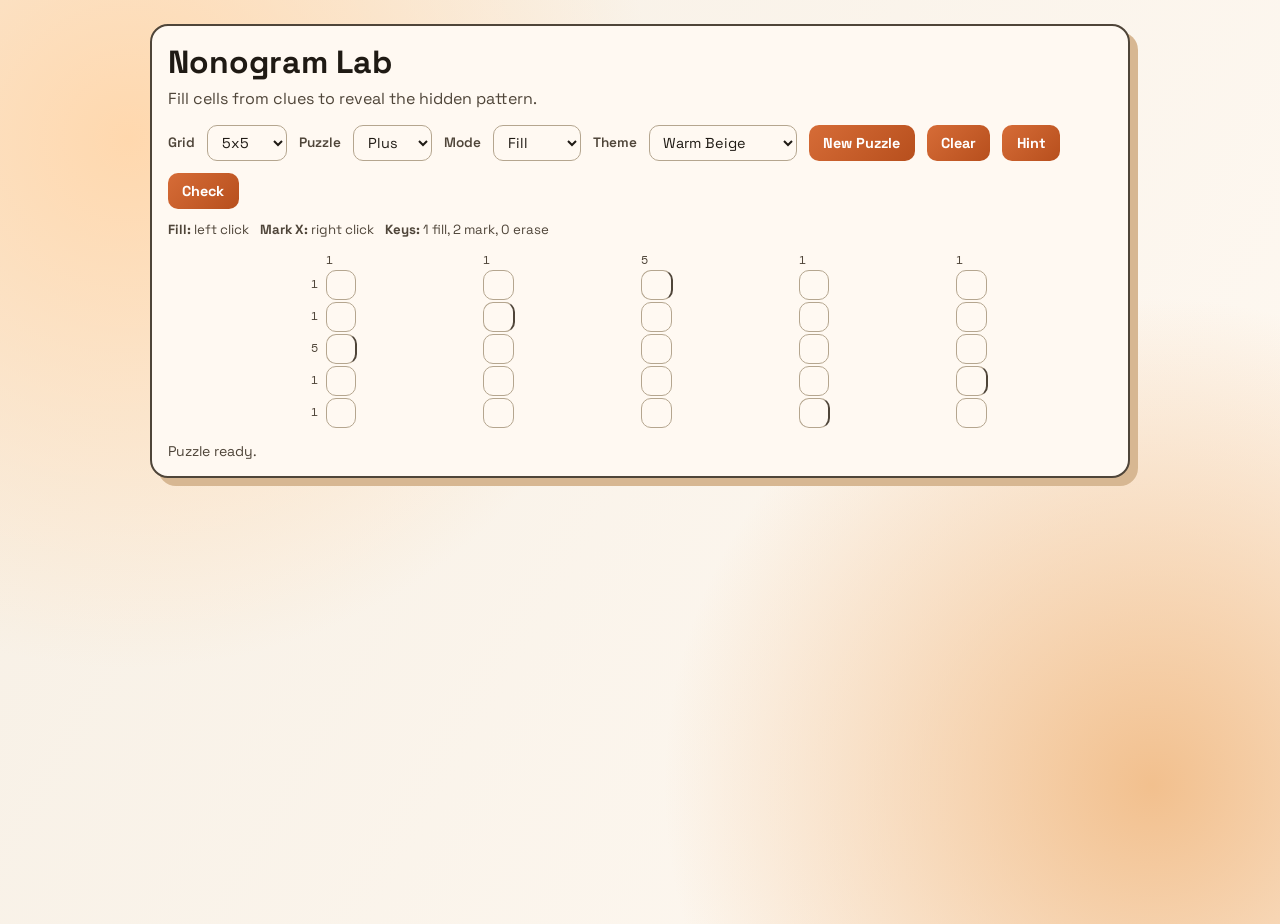
==== nonogram/index.html @ a9b3c696 "refactor: flatten game folders to repo root and simplify paths" ====
<!DOCTYPE html>
<html lang="en">
<head>
  <meta charset="UTF-8" />
  <meta name="viewport" content="width=device-width, initial-scale=1.0, viewport-fit=cover" />
  <title>Nonogram Lab</title>
  <link rel="manifest" href="manifest.json" />
  <link rel="icon" type="image/png" href="icons/icon-192.png" />
  <meta name="theme-color" content="#d66c37" />
  <link rel="preconnect" href="https://fonts.googleapis.com" />
  <link rel="preconnect" href="https://fonts.gstatic.com" crossorigin />
  <link href="https://fonts.googleapis.com/css2?family=Space+Grotesk:wght@400;500;700&family=DM+Mono:wght@400;500&display=swap" rel="stylesheet" />
  <link rel="stylesheet" href="../game-ui-kit/theme.css" />
  <link rel="stylesheet" href="../game-ui-kit/shell.css" />
  <link rel="stylesheet" href="styles.css" />
</head>
<body>
  <main class="app-shell">
    <section class="panel">
      <header>
        <h1>Nonogram Lab</h1>
        <p class="subtitle">Fill cells from clues to reveal the hidden pattern.</p>
      </header>

      <div class="top-controls">
        <label for="size-selector">Grid</label>
        <select id="size-selector" aria-label="Select grid size">
          <option value="5" selected>5x5</option>
          <option value="10">10x10</option>
        </select>

        <label for="puzzle-selector">Puzzle</label>
        <select id="puzzle-selector" aria-label="Select puzzle"></select>

        <label for="paint-mode">Mode</label>
        <select id="paint-mode" aria-label="Select paint mode">
          <option value="fill" selected>Fill</option>
          <option value="mark">Mark X</option>
          <option value="erase">Erase</option>
        </select>

        <label for="theme-selector">Theme</label>
        <select id="theme-selector" aria-label="Select theme">
          <option value="default">Warm Beige</option>
          <option value="forest">Forest Green</option>
          <option value="purple">Deep Purple</option>
          <option value="orange">Sunrise Orange</option>
          <option value="minimal">Minimalist</option>
          <option value="dark">Dark Slate</option>
        </select>

        <button id="new-btn" type="button">New Puzzle</button>
        <button id="clear-btn" type="button">Clear</button>
        <button id="hint-btn" type="button">Hint</button>
        <button id="check-btn" type="button">Check</button>
      </div>

      <section class="legend" aria-label="Input help">
        <span><b>Fill:</b> left click</span>
        <span><b>Mark X:</b> right click</span>
        <span><b>Keys:</b> 1 fill, 2 mark, 0 erase</span>
      </section>

      <section id="nonogram-root" class="nonogram-root" aria-label="Nonogram board"></section>
      <p id="status" class="status">Ready.</p>
    </section>
  </main>

  <script type="module" src="app.js"></script>
  <script>
    if ("serviceWorker" in navigator) {
      navigator.serviceWorker.register("./sw.js?v=1").then((reg) => reg.update());
    }
  </script>
</body>
</html>
---- game-ui-kit/theme.css ----
:root {
  --bg: #f6efe4;
  --ink: #1f1a14;
  --ink-soft: #4f4539;
  --panel: #fff9f2;
  --accent: #d66c37;
  --accent-strong: #b74f1d;
  --line: #4f4539;
  --line-soft: #b5a68f;
  --conflict: #ffd7d1;
}

[data-theme="forest"] {
  --bg: #f0f4e8;
  --ink: #1b2d1b;
  --ink-soft: #2f4a2f;
  --panel: #fafaf6;
  --accent: #2d7a4a;
  --accent-strong: #1f5233;
  --line: #3f5a3f;
  --line-soft: #c8dcc8;
  --conflict: #ffcccc;
}

[data-theme="purple"] {
  --bg: #f5e6ff;
  --ink: #2d1b4a;
  --ink-soft: #4a3a6a;
  --panel: #faf8ff;
  --accent: #7a3aaf;
  --accent-strong: #5a1a8f;
  --line: #6a4a8a;
  --line-soft: #d4c4e0;
  --conflict: #ffccdd;
}

[data-theme="orange"] {
  --bg: #fff8f0;
  --ink: #3a2a1a;
  --ink-soft: #6a4a2a;
  --panel: #fffcf8;
  --accent: #ff8c3a;
  --accent-strong: #cc5f1a;
  --line: #c89060;
  --line-soft: #ffe0c8;
  --conflict: #ffccaa;
}

[data-theme="minimal"] {
  --bg: #fafafa;
  --ink: #1a1a1a;
  --ink-soft: #808080;
  --panel: #ffffff;
  --accent: #404040;
  --accent-strong: #1a1a1a;
  --line: #d0d0d0;
  --line-soft: #e8e8e8;
  --conflict: #ffdddd;
}

[data-theme="dark"] {
  --bg: #1a1a1a;
  --ink: #e0e0e0;
  --ink-soft: #b0b0b0;
  --panel: #2d2d2d;
  --accent: #00d9ff;
  --accent-strong: #00b8d4;
  --line: #4a4a4a;
  --line-soft: #3a3a3a;
  --conflict: #8b3a3a;
}
---- game-ui-kit/shell.css ----
* {
  box-sizing: border-box;
}

body {
  margin: 0;
  min-height: 100vh;
  font-family: "Space Grotesk", sans-serif;
  color: var(--ink);
  background:
    radial-gradient(circle at 10% 15%, #ffd8ae 0%, transparent 38%),
    radial-gradient(circle at 90% 85%, #f2c08e 0%, transparent 35%),
    linear-gradient(120deg, var(--bg) 0%, var(--panel) 100%);
}

.app-shell {
  width: min(980px, 94vw);
  margin: 1.5rem auto;
}

.panel {
  background: var(--panel);
  border: 2px solid var(--line);
  border-radius: 18px;
  padding: 1rem;
  box-shadow: 8px 8px 0 #d7b792;
}

.top-controls {
  display: flex;
  align-items: center;
  gap: 0.75rem;
  flex-wrap: wrap;
}

select,
button {
  font-family: inherit;
  font-size: 0.9rem;
  border-radius: 10px;
}

select {
  border: 1px solid var(--line-soft);
  background: var(--panel);
  color: var(--ink);
  padding: 0.45rem 0.6rem;
}

button {
  border: none;
  background: linear-gradient(135deg, var(--accent) 0%, var(--accent-strong) 100%);
  color: #fff;
  padding: 0.55rem 0.9rem;
  font-weight: 700;
  cursor: pointer;
  transition: transform 160ms ease;
}

button:hover {
  transform: translateY(-1px);
}

button:active {
  transform: translateY(0);
}

.status {
  margin: 0.9rem 0 0;
  color: var(--ink-soft);
  font-size: 0.88rem;
}

label {
  font-size: 0.85rem;
  color: var(--ink-soft);
  font-weight: 600;
}

@media (max-width: 600px) {
  .app-shell {
    width: 100vw;
    margin: 0;
    padding: 0.6rem;
  }

  .panel {
    border-radius: 0;
    border-left: none;
    border-right: none;
    box-shadow: none;
    padding: 0.75rem;
  }
}
---- nonogram/styles.css ----
h1 {
  margin: 0;
  font-size: clamp(1.4rem, 3vw, 2rem);
}

.subtitle {
  margin-top: 0.35rem;
  color: var(--ink-soft);
}

.legend {
  margin-top: 0.8rem;
  display: flex;
  flex-wrap: wrap;
  gap: 0.7rem;
  font-size: 0.83rem;
  color: var(--ink-soft);
}

.nonogram-root {
  margin-top: 1rem;
  display: grid;
  gap: 0.25rem;
}

.clues-top,
.row-line,
.board-grid {
  display: grid;
}

.clues-top {
  gap: 2px;
}

.top-clue,
.left-clue {
  font-family: "DM Mono", monospace;
  font-size: 0.78rem;
  color: var(--ink-soft);
  line-height: 1.1;
}

.row-line {
  gap: 2px;
}

.left-clue {
  min-width: 60px;
  text-align: right;
  padding-right: 0.35rem;
  align-self: center;
}

.cell {
  width: min(30px, 7vw);
  height: min(30px, 7vw);
  border: 1px solid var(--line-soft);
  background: var(--panel);
  cursor: pointer;
  user-select: none;
  display: grid;
  place-items: center;
  font-family: "DM Mono", monospace;
  font-size: 1rem;
  color: var(--ink-soft);
}

.cell:nth-child(5n) {
  border-right-color: var(--line);
  border-right-width: 2px;
}

.row-line:nth-child(5n) .cell {
  border-bottom-color: var(--line);
  border-bottom-width: 2px;
}

.cell.filled {
  background: var(--accent-strong);
  border-color: var(--accent-strong);
}

.cell.marked::after {
  content: "x";
}

.cell.hint {
  outline: 2px solid var(--accent);
  outline-offset: -2px;
}

@media (max-width: 600px) {
  .top-controls label {
    display: none;
  }

  .left-clue {
    min-width: 50px;
    font-size: 0.7rem;
  }

  .top-clue {
    font-size: 0.7rem;
  }
}
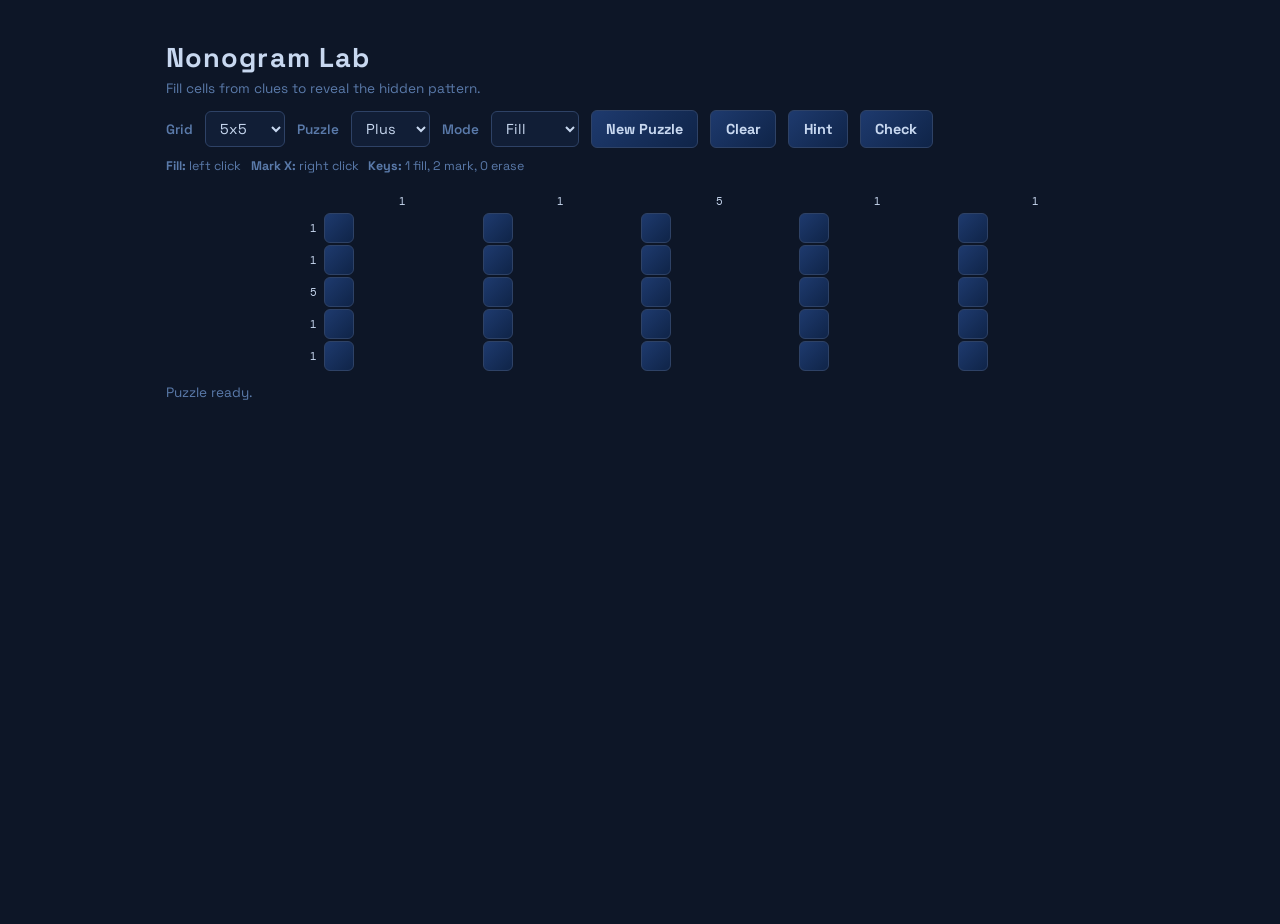
==== commit 629f3ff2: "redesign: nonogram dark-navy theme matching reference style" ====
--- a/nonogram/index.html
+++ b/nonogram/index.html
@@ -6,7 +6,7 @@
   <title>Nonogram Lab</title>
   <link rel="manifest" href="manifest.json" />
   <link rel="icon" type="image/png" href="icons/icon-192.png" />
-  <meta name="theme-color" content="#d66c37" />
+  <meta name="theme-color" content="#0d1627" />
   <link rel="preconnect" href="https://fonts.googleapis.com" />
   <link rel="preconnect" href="https://fonts.gstatic.com" crossorigin />
   <link href="https://fonts.googleapis.com/css2?family=Space+Grotesk:wght@400;500;700&family=DM+Mono:wght@400;500&display=swap" rel="stylesheet" />
@@ -39,16 +39,6 @@
           <option value="erase">Erase</option>
         </select>
 
-        <label for="theme-selector">Theme</label>
-        <select id="theme-selector" aria-label="Select theme">
-          <option value="default">Warm Beige</option>
-          <option value="forest">Forest Green</option>
-          <option value="purple">Deep Purple</option>
-          <option value="orange">Sunrise Orange</option>
-          <option value="minimal">Minimalist</option>
-          <option value="dark">Dark Slate</option>
-        </select>
-
         <button id="new-btn" type="button">New Puzzle</button>
         <button id="clear-btn" type="button">Clear</button>
         <button id="hint-btn" type="button">Hint</button>
--- a/nonogram/styles.css
+++ b/nonogram/styles.css
@@ -1,93 +1,169 @@
+/* ── Nonogram dark-navy theme ── */
+:root,
+body {
+  --nano-bg:           #0d1627;
+  --nano-cell:         #0d1627;
+  --nano-border:       #1e2d47;
+  --nano-border-thick: #2e4266;
+  --nano-clue:         #c8d8f0;
+  --nano-clue-dim:     #5a7aaa;
+  --nano-filled:       #c8d8f0;
+  --nano-marked-bg:    #1a3060;
+  --nano-hint:         #4a9eff;
+}
+
+/* Override shell.css background for this page */
+body {
+  background: var(--nano-bg) !important;
+  color: var(--nano-clue);
+}
+
+/* Flatten the panel */
+.panel {
+  background: transparent !important;
+  border: none !important;
+  box-shadow: none !important;
+  border-radius: 0 !important;
+}
+
 h1 {
   margin: 0;
-  font-size: clamp(1.4rem, 3vw, 2rem);
+  font-size: clamp(1.2rem, 2.5vw, 1.7rem);
+  color: var(--nano-clue);
+  letter-spacing: 0.04em;
 }
 
 .subtitle {
-  margin-top: 0.35rem;
-  color: var(--ink-soft);
+  margin-top: 0.3rem;
+  color: var(--nano-clue-dim);
+  font-size: 0.85rem;
 }
 
 .legend {
-  margin-top: 0.8rem;
+  margin-top: 0.6rem;
   display: flex;
   flex-wrap: wrap;
-  gap: 0.7rem;
-  font-size: 0.83rem;
-  color: var(--ink-soft);
+  gap: 0.6rem;
+  font-size: 0.78rem;
+  color: var(--nano-clue-dim);
 }
 
-.nonogram-root {
-  margin-top: 1rem;
-  display: grid;
-  gap: 0.25rem;
+/* Controls */
+select,
+button {
+  border-radius: 6px !important;
 }
 
-.clues-top,
-.row-line,
-.board-grid {
-  display: grid;
+select {
+  background: #111e36 !important;
+  color: var(--nano-clue) !important;
+  border: 1px solid var(--nano-border-thick) !important;
 }
 
-.clues-top {
-  gap: 2px;
+button {
+  background: linear-gradient(135deg, #1e3a6e 0%, #0f2448 100%) !important;
+  color: var(--nano-clue) !important;
+  border: 1px solid var(--nano-border-thick) !important;
 }
 
-.top-clue,
-.left-clue {
-  font-family: "DM Mono", monospace;
-  font-size: 0.78rem;
-  color: var(--ink-soft);
-  line-height: 1.1;
+label {
+  color: var(--nano-clue-dim) !important;
 }
 
-.row-line {
-  gap: 2px;
+.status {
+  margin: 0.8rem 0 0;
+  color: var(--nano-clue-dim);
+  font-size: 0.85rem;
+}
+
+/* ── Grid ── */
+.nonogram-root {
+  margin-top: 1.2rem;
+  overflow-x: auto;
+}
+
+.top-clue {
+  font-family: "DM Mono", monospace;
+  font-size: 0.7rem;
+  color: var(--nano-clue);
+  line-height: 1.15;
+  text-align: center;
+  display: flex;
+  align-items: flex-end;
+  justify-content: center;
+  padding-bottom: 3px;
+  min-height: 18px;
+  user-select: none;
 }
 
 .left-clue {
-  min-width: 60px;
+  font-family: "DM Mono", monospace;
+  font-size: 0.7rem;
+  color: var(--nano-clue);
   text-align: right;
-  padding-right: 0.35rem;
-  align-self: center;
+  display: flex;
+  align-items: center;
+  justify-content: flex-end;
+  padding-right: 5px;
+  user-select: none;
 }
 
 .cell {
-  width: min(30px, 7vw);
-  height: min(30px, 7vw);
-  border: 1px solid var(--line-soft);
-  background: var(--panel);
+  width: min(30px, 7.5vw);
+  height: min(30px, 7.5vw);
+  border: 1px solid var(--nano-border);
+  background: var(--nano-cell);
   cursor: pointer;
   user-select: none;
   display: grid;
   place-items: center;
   font-family: "DM Mono", monospace;
-  font-size: 1rem;
-  color: var(--ink-soft);
+  font-size: 0.85rem;
+  color: var(--nano-clue-dim);
+  transition: background 80ms ease;
+  padding: 0;
+  outline: none;
+  -webkit-tap-highlight-color: transparent;
 }
 
-.cell:nth-child(5n) {
-  border-right-color: var(--line);
+.cell:hover {
+  background: #172338;
+}
+
+.cell[data-group-right] {
+  border-right-color: var(--nano-border-thick);
   border-right-width: 2px;
 }
 
-.row-line:nth-child(5n) .cell {
-  border-bottom-color: var(--line);
+.cell[data-group-bottom] {
+  border-bottom-color: var(--nano-border-thick);
   border-bottom-width: 2px;
 }
 
 .cell.filled {
-  background: var(--accent-strong);
-  border-color: var(--accent-strong);
+  background: var(--nano-filled);
+  border-color: var(--nano-filled);
+}
+
+.cell.filled:hover {
+  background: #a8c0e0;
+}
+
+.cell.marked {
+  background: var(--nano-marked-bg);
+  border-color: var(--nano-border-thick);
 }
 
 .cell.marked::after {
-  content: "x";
+  content: "✕";
+  font-size: 0.62rem;
+  color: var(--nano-clue-dim);
 }
 
 .cell.hint {
-  outline: 2px solid var(--accent);
+  outline: 2px solid var(--nano-hint);
   outline-offset: -2px;
+  background: #0d2040;
 }
 
 @media (max-width: 600px) {
@@ -95,12 +171,13 @@
     display: none;
   }
 
-  .left-clue {
-    min-width: 50px;
-    font-size: 0.7rem;
+  .left-clue,
+  .top-clue {
+    font-size: 0.62rem;
   }
 
-  .top-clue {
-    font-size: 0.7rem;
+  .cell {
+    width: min(26px, 7vw);
+    height: min(26px, 7vw);
   }
 }
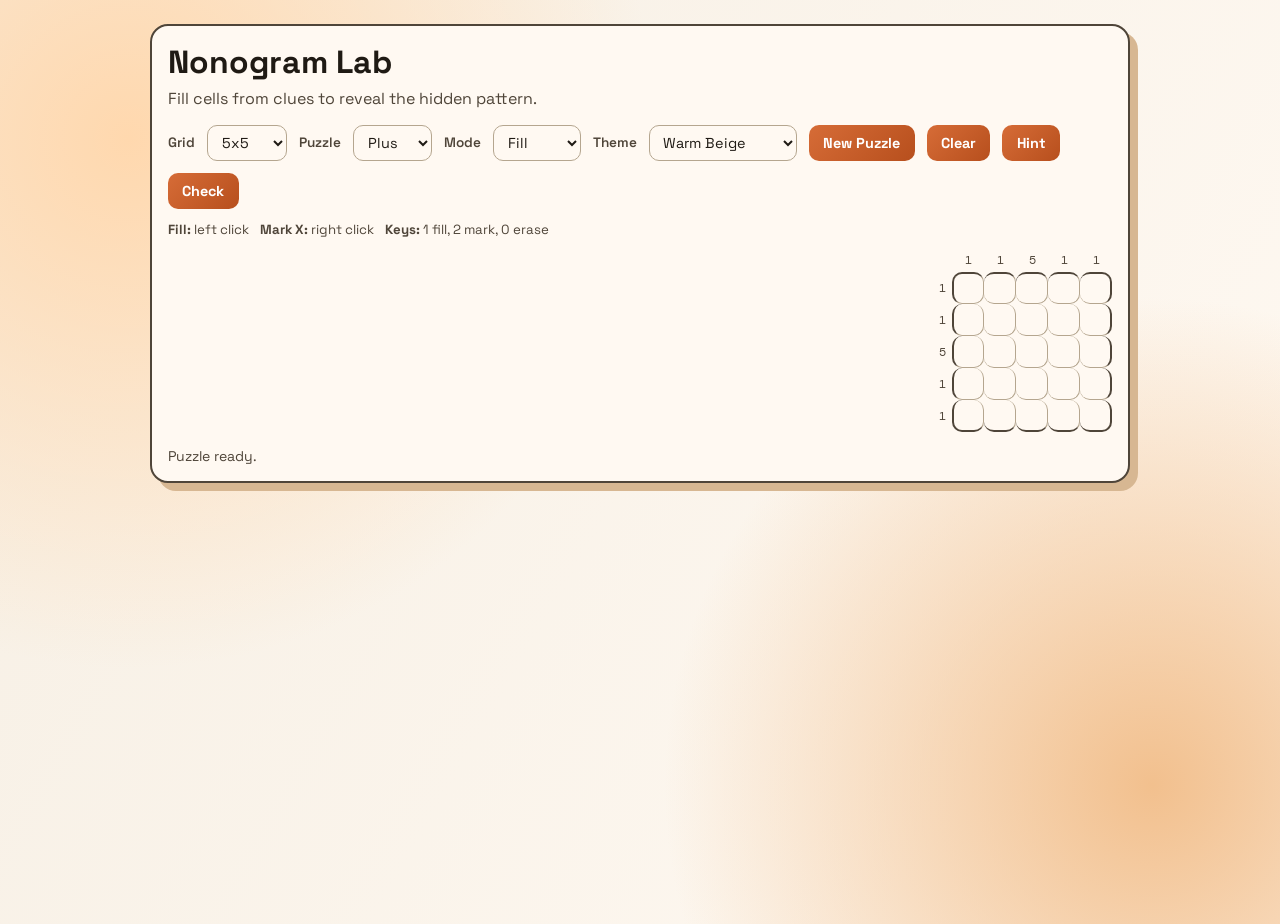
==== commit 6771f136: "fix: nonogram connected grid like sudoku, restore themes" ====
--- a/nonogram/index.html
+++ b/nonogram/index.html
@@ -6,7 +6,7 @@
   <title>Nonogram Lab</title>
   <link rel="manifest" href="manifest.json" />
   <link rel="icon" type="image/png" href="icons/icon-192.png" />
-  <meta name="theme-color" content="#0d1627" />
+  <meta name="theme-color" content="#d66c37" />
   <link rel="preconnect" href="https://fonts.googleapis.com" />
   <link rel="preconnect" href="https://fonts.gstatic.com" crossorigin />
   <link href="https://fonts.googleapis.com/css2?family=Space+Grotesk:wght@400;500;700&family=DM+Mono:wght@400;500&display=swap" rel="stylesheet" />
@@ -39,6 +39,16 @@
           <option value="erase">Erase</option>
         </select>
 
+        <label for="theme-selector">Theme</label>
+        <select id="theme-selector" aria-label="Select theme">
+          <option value="default">Warm Beige</option>
+          <option value="forest">Forest Green</option>
+          <option value="purple">Deep Purple</option>
+          <option value="orange">Sunrise Orange</option>
+          <option value="minimal">Minimalist</option>
+          <option value="dark">Dark Slate</option>
+        </select>
+
         <button id="new-btn" type="button">New Puzzle</button>
         <button id="clear-btn" type="button">Clear</button>
         <button id="hint-btn" type="button">Hint</button>
--- a/nonogram/styles.css
+++ b/nonogram/styles.css
@@ -1,169 +1,136 @@
-/* ── Nonogram dark-navy theme ── */
-:root,
-body {
-  --nano-bg:           #0d1627;
-  --nano-cell:         #0d1627;
-  --nano-border:       #1e2d47;
-  --nano-border-thick: #2e4266;
-  --nano-clue:         #c8d8f0;
-  --nano-clue-dim:     #5a7aaa;
-  --nano-filled:       #c8d8f0;
-  --nano-marked-bg:    #1a3060;
-  --nano-hint:         #4a9eff;
-}
-
-/* Override shell.css background for this page */
-body {
-  background: var(--nano-bg) !important;
-  color: var(--nano-clue);
-}
-
-/* Flatten the panel */
-.panel {
-  background: transparent !important;
-  border: none !important;
-  box-shadow: none !important;
-  border-radius: 0 !important;
-}
-
 h1 {
   margin: 0;
-  font-size: clamp(1.2rem, 2.5vw, 1.7rem);
-  color: var(--nano-clue);
-  letter-spacing: 0.04em;
+  font-size: clamp(1.4rem, 3vw, 2rem);
 }
 
 .subtitle {
-  margin-top: 0.3rem;
-  color: var(--nano-clue-dim);
-  font-size: 0.85rem;
+  margin-top: 0.35rem;
+  color: var(--ink-soft);
 }
 
 .legend {
-  margin-top: 0.6rem;
+  margin-top: 0.8rem;
   display: flex;
   flex-wrap: wrap;
-  gap: 0.6rem;
-  font-size: 0.78rem;
-  color: var(--nano-clue-dim);
+  gap: 0.7rem;
+  font-size: 0.83rem;
+  color: var(--ink-soft);
 }
 
-/* Controls */
-select,
-button {
-  border-radius: 6px !important;
-}
-
-select {
-  background: #111e36 !important;
-  color: var(--nano-clue) !important;
-  border: 1px solid var(--nano-border-thick) !important;
-}
-
-button {
-  background: linear-gradient(135deg, #1e3a6e 0%, #0f2448 100%) !important;
-  color: var(--nano-clue) !important;
-  border: 1px solid var(--nano-border-thick) !important;
-}
-
-label {
-  color: var(--nano-clue-dim) !important;
-}
-
-.status {
-  margin: 0.8rem 0 0;
-  color: var(--nano-clue-dim);
-  font-size: 0.85rem;
-}
-
-/* ── Grid ── */
 .nonogram-root {
-  margin-top: 1.2rem;
+  margin-top: 1rem;
   overflow-x: auto;
 }
 
+/* Clue labels — no borders, just aligned numbers */
 .top-clue {
   font-family: "DM Mono", monospace;
-  font-size: 0.7rem;
-  color: var(--nano-clue);
+  font-size: 0.75rem;
+  color: var(--ink-soft);
   line-height: 1.15;
-  text-align: center;
   display: flex;
   align-items: flex-end;
   justify-content: center;
-  padding-bottom: 3px;
-  min-height: 18px;
+  padding-bottom: 4px;
   user-select: none;
 }
 
 .left-clue {
   font-family: "DM Mono", monospace;
-  font-size: 0.7rem;
-  color: var(--nano-clue);
-  text-align: right;
+  font-size: 0.75rem;
+  color: var(--ink-soft);
   display: flex;
   align-items: center;
   justify-content: flex-end;
-  padding-right: 5px;
+  padding-right: 6px;
   user-select: none;
 }
 
+/* ── Game cells — connected grid, no gaps ── */
 .cell {
-  width: min(30px, 7.5vw);
-  height: min(30px, 7.5vw);
-  border: 1px solid var(--nano-border);
-  background: var(--nano-cell);
+  width: min(32px, 7vw);
+  height: min(32px, 7vw);
+  /* right + bottom border on every cell creates the grid */
+  border-top: none;
+  border-left: none;
+  border-right: 1px solid var(--line-soft);
+  border-bottom: 1px solid var(--line-soft);
+  background: var(--panel);
   cursor: pointer;
   user-select: none;
   display: grid;
   place-items: center;
   font-family: "DM Mono", monospace;
   font-size: 0.85rem;
-  color: var(--nano-clue-dim);
+  color: var(--ink-soft);
   transition: background 80ms ease;
   padding: 0;
   outline: none;
   -webkit-tap-highlight-color: transparent;
 }
 
-.cell:hover {
-  background: #172338;
+/* Outer left edge of game grid (first game column) */
+.cell[data-col="0"] {
+  border-left: 2px solid var(--line);
 }
 
-.cell[data-group-right] {
-  border-right-color: var(--nano-border-thick);
-  border-right-width: 2px;
+/* Outer top edge of game grid (first game row) */
+.cell[data-row="0"] {
+  border-top: 2px solid var(--line);
 }
 
-.cell[data-group-bottom] {
-  border-bottom-color: var(--nano-border-thick);
-  border-bottom-width: 2px;
+/* Outer right edge */
+.cell.last-col {
+  border-right: 2px solid var(--line);
+}
+
+/* Outer bottom edge */
+.cell.last-row {
+  border-bottom: 2px solid var(--line);
+}
+
+/* 5-cell group dividers */
+.cell.group-right {
+  border-right: 2px solid var(--line);
+}
+
+.cell.group-bottom {
+  border-bottom: 2px solid var(--line);
+}
+
+.cell:hover {
+  background: var(--conflict);
 }
 
 .cell.filled {
-  background: var(--nano-filled);
-  border-color: var(--nano-filled);
+  background: var(--accent-strong);
+  border-color: var(--accent-strong);
 }
 
 .cell.filled:hover {
-  background: #a8c0e0;
+  background: var(--accent);
 }
 
 .cell.marked {
-  background: var(--nano-marked-bg);
-  border-color: var(--nano-border-thick);
+  background: var(--panel);
 }
 
 .cell.marked::after {
   content: "✕";
-  font-size: 0.62rem;
-  color: var(--nano-clue-dim);
+  font-size: 0.7rem;
+  color: var(--ink-soft);
+  font-weight: 700;
 }
 
 .cell.hint {
-  outline: 2px solid var(--nano-hint);
+  outline: 2px solid var(--accent);
   outline-offset: -2px;
-  background: #0d2040;
+}
+
+.status {
+  margin: 0.9rem 0 0;
+  color: var(--ink-soft);
+  font-size: 0.88rem;
 }
 
 @media (max-width: 600px) {
@@ -173,7 +140,7 @@
 
   .left-clue,
   .top-clue {
-    font-size: 0.62rem;
+    font-size: 0.65rem;
   }
 
   .cell {
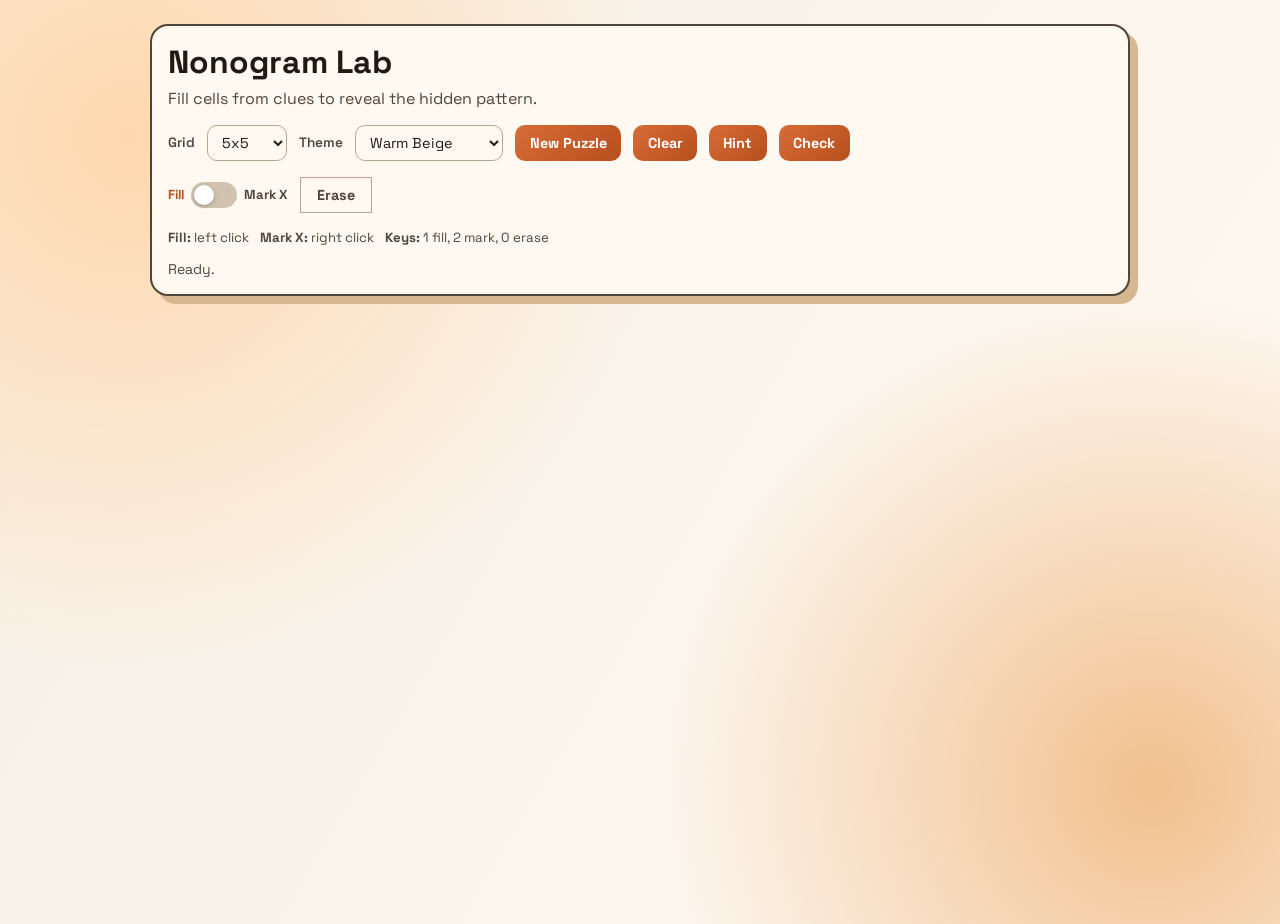
==== commit 76c4bf78: "refactor: redesign nonogram UI and improve UX - Replace puzzle dropdown with random puzzle selection" ====
--- a/nonogram/index.html
+++ b/nonogram/index.html
@@ -29,16 +29,6 @@
           <option value="10">10x10</option>
         </select>
 
-        <label for="puzzle-selector">Puzzle</label>
-        <select id="puzzle-selector" aria-label="Select puzzle"></select>
-
-        <label for="paint-mode">Mode</label>
-        <select id="paint-mode" aria-label="Select paint mode">
-          <option value="fill" selected>Fill</option>
-          <option value="mark">Mark X</option>
-          <option value="erase">Erase</option>
-        </select>
-
         <label for="theme-selector">Theme</label>
         <select id="theme-selector" aria-label="Select theme">
           <option value="default">Warm Beige</option>
@@ -53,6 +43,18 @@
         <button id="clear-btn" type="button">Clear</button>
         <button id="hint-btn" type="button">Hint</button>
         <button id="check-btn" type="button">Check</button>
+      </div>
+
+      <div class="mode-section">
+        <label class="mode-toggle" aria-label="Toggle mode (1/2)" title="Press 1 for Fill, 2 for Mark">
+          <span class="mode-label" id="mode-label-fill">Fill</span>
+          <div class="toggle-track">
+            <input type="checkbox" id="mode-checkbox" />
+            <div class="toggle-thumb"></div>
+          </div>
+          <span class="mode-label" id="mode-label-mark">Mark X</span>
+        </label>
+        <button id="erase-btn" type="button" class="erase-button">Erase</button>
       </div>
 
       <section class="legend" aria-label="Input help">
--- a/nonogram/styles.css
+++ b/nonogram/styles.css
@@ -17,42 +17,144 @@
   color: var(--ink-soft);
 }
 
+.mode-section {
+  display: flex;
+  align-items: center;
+  gap: 0.8rem;
+  margin-top: 1rem;
+  margin-bottom: 1rem;
+}
+
+/* iOS-style mode toggle */
+.mode-toggle {
+  display: flex;
+  align-items: center;
+  gap: 0.45rem;
+  cursor: pointer;
+  user-select: none;
+}
+
+.mode-label {
+  font-size: 0.82rem;
+  font-weight: 700;
+  color: var(--ink-soft);
+  transition: color 180ms ease;
+}
+
+#mode-label-mark {
+  color: var(--ink-soft);
+}
+
+.mode-toggle:has(#mode-checkbox:checked) #mode-label-mark {
+  color: var(--accent-strong);
+}
+
+.mode-toggle:has(#mode-checkbox:checked) #mode-label-fill {
+  color: var(--ink-soft);
+}
+
+.mode-toggle:not(:has(#mode-checkbox:checked)) #mode-label-fill {
+  color: var(--accent-strong);
+}
+
+.toggle-track {
+  position: relative;
+  width: 46px;
+  height: 26px;
+  background: #d0c4b0;
+  border-radius: 999px;
+  transition: background 250ms ease;
+  flex-shrink: 0;
+}
+
+.toggle-track input {
+  position: absolute;
+  opacity: 0;
+  width: 0;
+  height: 0;
+}
+
+.toggle-thumb {
+  position: absolute;
+  top: 3px;
+  left: 3px;
+  width: 20px;
+  height: 20px;
+  background: #fff;
+  border-radius: 50%;
+  box-shadow: 0 1px 4px rgba(0,0,0,0.28);
+  transition: transform 250ms cubic-bezier(0.34, 1.56, 0.64, 1), background 250ms ease;
+}
+
+.toggle-track:has(input:checked) {
+  background: var(--accent-strong);
+}
+
+.toggle-track:has(input:checked) .toggle-thumb {
+  transform: translateX(20px);
+}
+
+.erase-button {
+  padding: 0.5rem 1rem;
+  background: var(--panel);
+  border: 1px solid var(--line-soft);
+  color: var(--ink-soft);
+  cursor: pointer;
+  border-radius: 0;
+  transition: all 80ms ease;
+  font-size: 0.9rem;
+}
+
+.erase-button:hover {
+  background: var(--conflict);
+}
+
 .nonogram-root {
-  margin-top: 1rem;
+  margin-top: 0;
   overflow-x: auto;
 }
 
-/* Clue labels — no borders, just aligned numbers */
-.top-clue {
+/* Clue cells — proper grid cells for clues */
+.clue-corner {
+  border-right: 2px solid var(--line);
+  border-bottom: 2px solid var(--line);
+  background: var(--panel);
+}
+
+.clue-cell {
   font-family: "DM Mono", monospace;
   font-size: 0.75rem;
   color: var(--ink-soft);
-  line-height: 1.15;
-  display: flex;
+  display: flex;
+  align-items: center;
+  justify-content: center;
+  user-select: none;
+  border-right: 1px solid var(--line-soft);
+  border-bottom: 1px solid var(--line-soft);
+  background: var(--panel);
+  padding: 4px;
+  line-height: 1.2;
+}
+
+.clue-top {
+  border-right: 1px solid var(--line-soft);
+  border-bottom: 2px solid var(--line);
+  justify-content: center;
   align-items: flex-end;
-  justify-content: center;
-  padding-bottom: 4px;
-  user-select: none;
-}
-
-.left-clue {
-  font-family: "DM Mono", monospace;
-  font-size: 0.75rem;
-  color: var(--ink-soft);
-  display: flex;
-  align-items: center;
+  padding-bottom: 6px;
+}
+
+.clue-left {
+  border-right: 2px solid var(--line);
+  border-bottom: 1px solid var(--line-soft);
   justify-content: flex-end;
   padding-right: 6px;
-  user-select: none;
-}
-
-/* ── Game cells — connected grid, no gaps ── */
+}
+
+/* ── Game cells — clean grid ── */
 .cell {
-  width: min(32px, 7vw);
-  height: min(32px, 7vw);
-  /* right + bottom border on every cell creates the grid */
-  border-top: none;
-  border-left: none;
+  width: min(36px, 7vw);
+  height: min(36px, 7vw);
   border-right: 1px solid var(--line-soft);
   border-bottom: 1px solid var(--line-soft);
   background: var(--panel);
@@ -67,34 +169,23 @@
   padding: 0;
   outline: none;
   -webkit-tap-highlight-color: transparent;
-}
-
-/* Outer left edge of game grid (first game column) */
+  border-top: none;
+  border-left: none;
+}
+
 .cell[data-col="0"] {
   border-left: 2px solid var(--line);
 }
 
-/* Outer top edge of game grid (first game row) */
 .cell[data-row="0"] {
   border-top: 2px solid var(--line);
 }
 
-/* Outer right edge */
 .cell.last-col {
   border-right: 2px solid var(--line);
 }
 
-/* Outer bottom edge */
 .cell.last-row {
-  border-bottom: 2px solid var(--line);
-}
-
-/* 5-cell group dividers */
-.cell.group-right {
-  border-right: 2px solid var(--line);
-}
-
-.cell.group-bottom {
   border-bottom: 2px solid var(--line);
 }
 
@@ -125,6 +216,13 @@
 .cell.hint {
   outline: 2px solid var(--accent);
   outline-offset: -2px;
+}
+
+/* Ensure completely flat design */
+.cell,
+.clue-cell,
+.clue-corner {
+  border-radius: 0 !important;
 }
 
 .status {
@@ -144,7 +242,7 @@
   }
 
   .cell {
-    width: min(26px, 7vw);
-    height: min(26px, 7vw);
+    width: min(28px, 7vw);
+    height: min(28px, 7vw);
   }
 }
